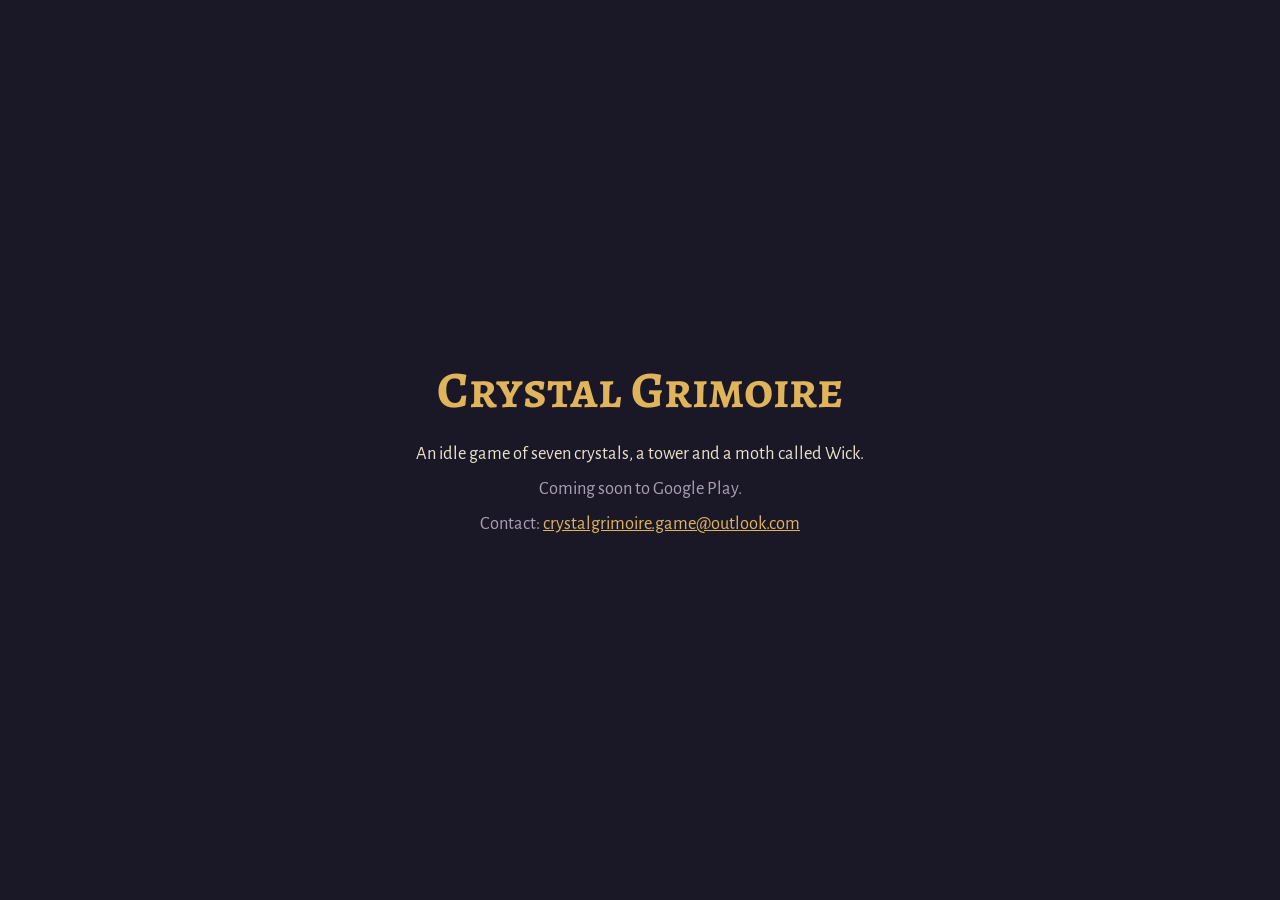
==== index.html @ ae86aed8 "A placeholder page until the launch" ====
<!doctype html>
<html lang="en-GB">
<head>
<meta charset="utf-8">
<meta name="viewport" content="width=device-width, initial-scale=1">
<title>Crystal Grimoire</title>
<meta name="description" content="Crystal Grimoire: Idle Mage, a game for Android. Coming soon.">
<link rel="preconnect" href="https://fonts.googleapis.com">
<link rel="preconnect" href="https://fonts.gstatic.com" crossorigin>
<link href="https://fonts.googleapis.com/css2?family=Alegreya+SC:wght@700&family=Alegreya+Sans:wght@500&display=swap" rel="stylesheet">
<style>
  :root { --bg: #1a1726; --ink: #ece2cc; --muted: #aaa0b6; --gilt: #e0b45a; }
  * { box-sizing: border-box; }
  body { margin: 0; min-height: 100vh; display: flex; align-items: center; justify-content: center;
         background: var(--bg); color: var(--ink); font-family: "Alegreya Sans", sans-serif; padding: 16px; }
  main { max-width: 34rem; text-align: center; }
  h1 { font-family: "Alegreya SC", serif; font-size: clamp(2rem, 8vw, 3.2rem); margin: 0 0 .3em; color: var(--gilt); }
  p { font-size: 1.15rem; line-height: 1.5; margin: .4em 0; }
  .muted { color: var(--muted); }
  a { color: var(--gilt); }
</style>
</head>
<body>
<main>
  <h1>Crystal Grimoire</h1>
  <p>An idle game of seven crystals, a tower and a moth called Wick.</p>
  <p class="muted">Coming soon to Google Play.</p>
  <p class="muted">Contact: <a href="mailto:crystalgrimoire.game@outlook.com">crystalgrimoire.game@outlook.com</a></p>
</main>
</body>
</html>
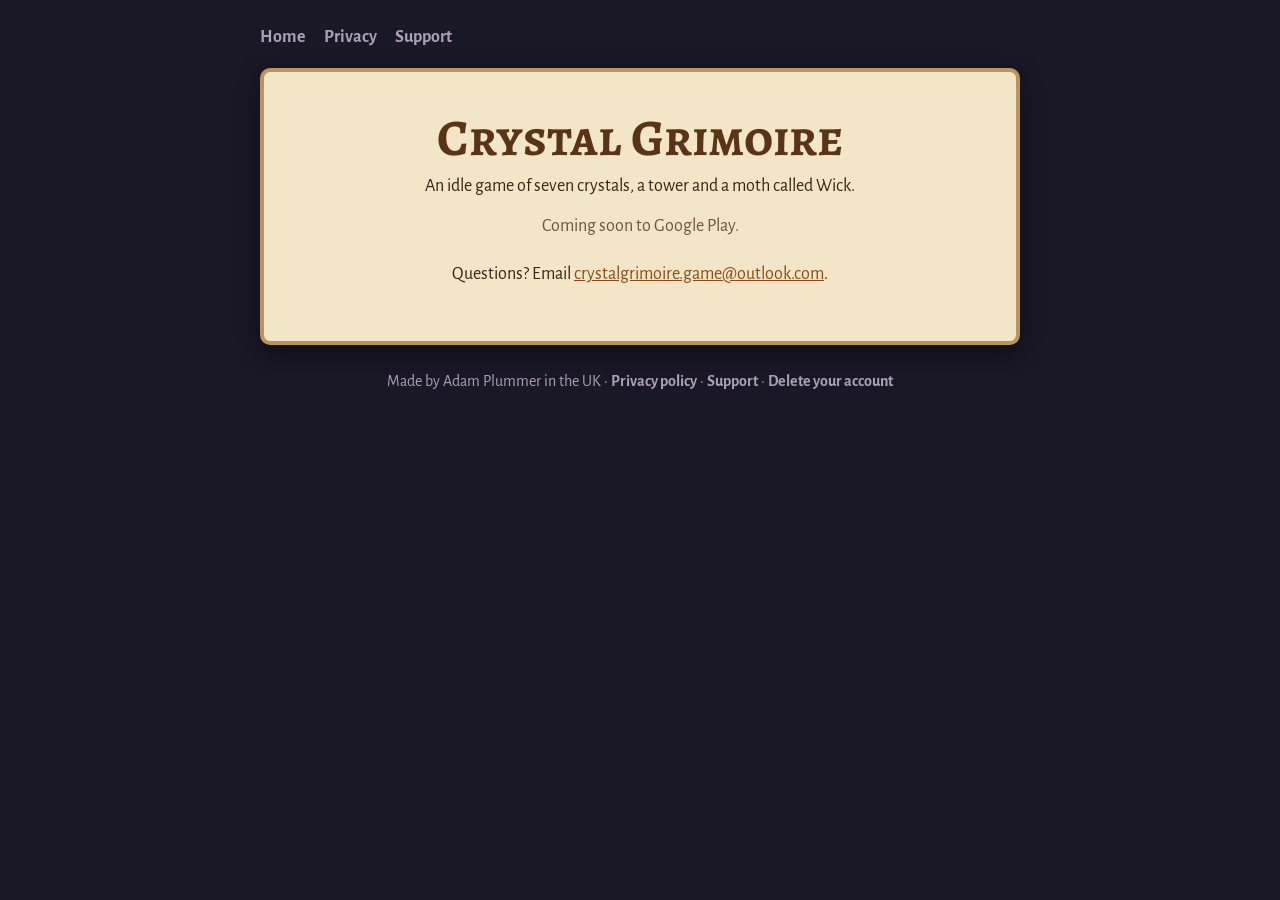
==== commit c664a2b3: "Add files via upload" ====
--- a/index.html
+++ b/index.html
@@ -1,31 +1,31 @@
 <!doctype html>
 <html lang="en-GB">
 <head>
-<meta charset="utf-8">
-<meta name="viewport" content="width=device-width, initial-scale=1">
-<title>Crystal Grimoire</title>
-<meta name="description" content="Crystal Grimoire: Idle Mage, a game for Android. Coming soon.">
-<link rel="preconnect" href="https://fonts.googleapis.com">
-<link rel="preconnect" href="https://fonts.gstatic.com" crossorigin>
-<link href="https://fonts.googleapis.com/css2?family=Alegreya+SC:wght@700&family=Alegreya+Sans:wght@500&display=swap" rel="stylesheet">
-<style>
-  :root { --bg: #1a1726; --ink: #ece2cc; --muted: #aaa0b6; --gilt: #e0b45a; }
-  * { box-sizing: border-box; }
-  body { margin: 0; min-height: 100vh; display: flex; align-items: center; justify-content: center;
-         background: var(--bg); color: var(--ink); font-family: "Alegreya Sans", sans-serif; padding: 16px; }
-  main { max-width: 34rem; text-align: center; }
-  h1 { font-family: "Alegreya SC", serif; font-size: clamp(2rem, 8vw, 3.2rem); margin: 0 0 .3em; color: var(--gilt); }
-  p { font-size: 1.15rem; line-height: 1.5; margin: .4em 0; }
-  .muted { color: var(--muted); }
-  a { color: var(--gilt); }
-</style>
+    <meta charset="utf-8">
+    <meta name="viewport" content="width=device-width, initial-scale=1">
+    <title>Crystal Grimoire</title>
+    <meta name="description" content="Crystal Grimoire: Idle Mage, a game for Android. Coming soon to Google Play.">
+    <link rel="preconnect" href="https://fonts.googleapis.com">
+    <link rel="preconnect" href="https://fonts.gstatic.com" crossorigin>
+    <link href="https://fonts.googleapis.com/css2?family=Alegreya+SC:wght@700&family=Alegreya+Sans:wght@400;700&display=swap" rel="stylesheet">
+    <link rel="stylesheet" href="style.css">
 </head>
 <body>
-<main>
-  <h1>Crystal Grimoire</h1>
-  <p>An idle game of seven crystals, a tower and a moth called Wick.</p>
-  <p class="muted">Coming soon to Google Play.</p>
-  <p class="muted">Contact: <a href="mailto:crystalgrimoire.game@outlook.com">crystalgrimoire.game@outlook.com</a></p>
-</main>
+    <nav>
+        <a href="./">Home</a>
+        <a href="privacy.html">Privacy</a>
+        <a href="support.html">Support</a>
+    </nav>
+
+    <main class="sheet home">
+        <h1>Crystal Grimoire</h1>
+        <p>An idle game of seven crystals, a tower and a moth called Wick.</p>
+        <p class="dated">Coming soon to Google Play.</p>
+        <p>Questions? Email <a href="mailto:crystalgrimoire.game@outlook.com">crystalgrimoire.game@outlook.com</a>.</p>
+    </main>
+
+    <footer>
+        Made by Adam Plummer in the UK &middot; <a href="privacy.html">Privacy policy</a> &middot; <a href="support.html">Support</a> &middot; <a href="delete-account.html">Delete your account</a>
+    </footer>
 </body>
 </html>
--- a/style.css
+++ b/style.css
@@ -0,0 +1,142 @@
+/* Crystal Grimoire - the game's website (Milestone 7, after Snakes in the Grass's).
+   Parchment and ink on the night sky, the game's own colours; Alegreya, the game's type. */
+
+:root {
+    --parchment: #f3e6c8;
+    --parchment-edge: #dcc79c;
+    --ink: #3a2414;
+    --ink-soft: #6b5640;
+    --gilt: #b8955a;
+    --link: #8a4b14;
+    --night: #1a1726;
+    --night-ink: #ece2cc;
+    --night-soft: #aaa0b6;
+}
+
+* {
+    box-sizing: border-box;
+}
+
+html {
+    background: var(--night);
+}
+
+body {
+    margin: 0;
+    padding: 24px 16px 48px;
+    font-family: "Alegreya Sans", Georgia, serif;
+    font-size: 18px;
+    line-height: 1.55;
+    color: var(--ink);
+    background: var(--night);
+}
+
+.sheet {
+    max-width: 760px;
+    margin: 0 auto;
+    padding: 36px 40px 40px;
+    background: var(--parchment);
+    border: 4px solid var(--gilt);
+    border-radius: 10px;
+    box-shadow: 0 8px 24px rgba(0, 0, 0, 0.45);
+}
+
+h1,
+h2 {
+    font-family: "Alegreya SC", Georgia, serif;
+    font-weight: 700;
+    line-height: 1.2;
+    color: #5a3417;
+}
+
+h1 {
+    margin: 0 0 4px;
+    font-size: 34px;
+}
+
+h2 {
+    margin: 32px 0 8px;
+    font-size: 23px;
+    border-bottom: 2px solid var(--parchment-edge);
+    padding-bottom: 4px;
+}
+
+h3 {
+    margin: 22px 0 4px;
+    font-size: 19px;
+}
+
+p,
+ul,
+ol {
+    margin: 0 0 12px;
+}
+
+ul,
+ol {
+    padding-left: 22px;
+}
+
+li {
+    margin-bottom: 4px;
+}
+
+a {
+    color: var(--link);
+}
+
+.dated {
+    margin: 0 0 20px;
+    color: var(--ink-soft);
+}
+
+.summary {
+    margin: 20px 0;
+    padding: 14px 18px 4px;
+    background: rgba(184, 149, 90, 0.16);
+    border-left: 4px solid var(--gilt);
+    border-radius: 4px;
+}
+
+nav {
+    max-width: 760px;
+    margin: 0 auto 16px;
+    display: flex;
+    flex-wrap: wrap;
+    gap: 18px;
+}
+
+nav a,
+footer,
+footer a {
+    color: var(--night-soft);
+    font-weight: 700;
+    text-decoration: none;
+}
+
+nav a:hover,
+footer a:hover {
+    color: var(--night-ink);
+}
+
+footer {
+    max-width: 760px;
+    margin: 24px auto 0;
+    text-align: center;
+    font-weight: 400;
+    font-size: 16px;
+}
+
+.home {
+    text-align: center;
+}
+
+.home h1 {
+    font-size: clamp(2rem, 8vw, 3.2rem);
+}
+
+@media (max-width: 560px) {
+    .sheet {
+        padding: 24px 18px 28px;
+    }
+}
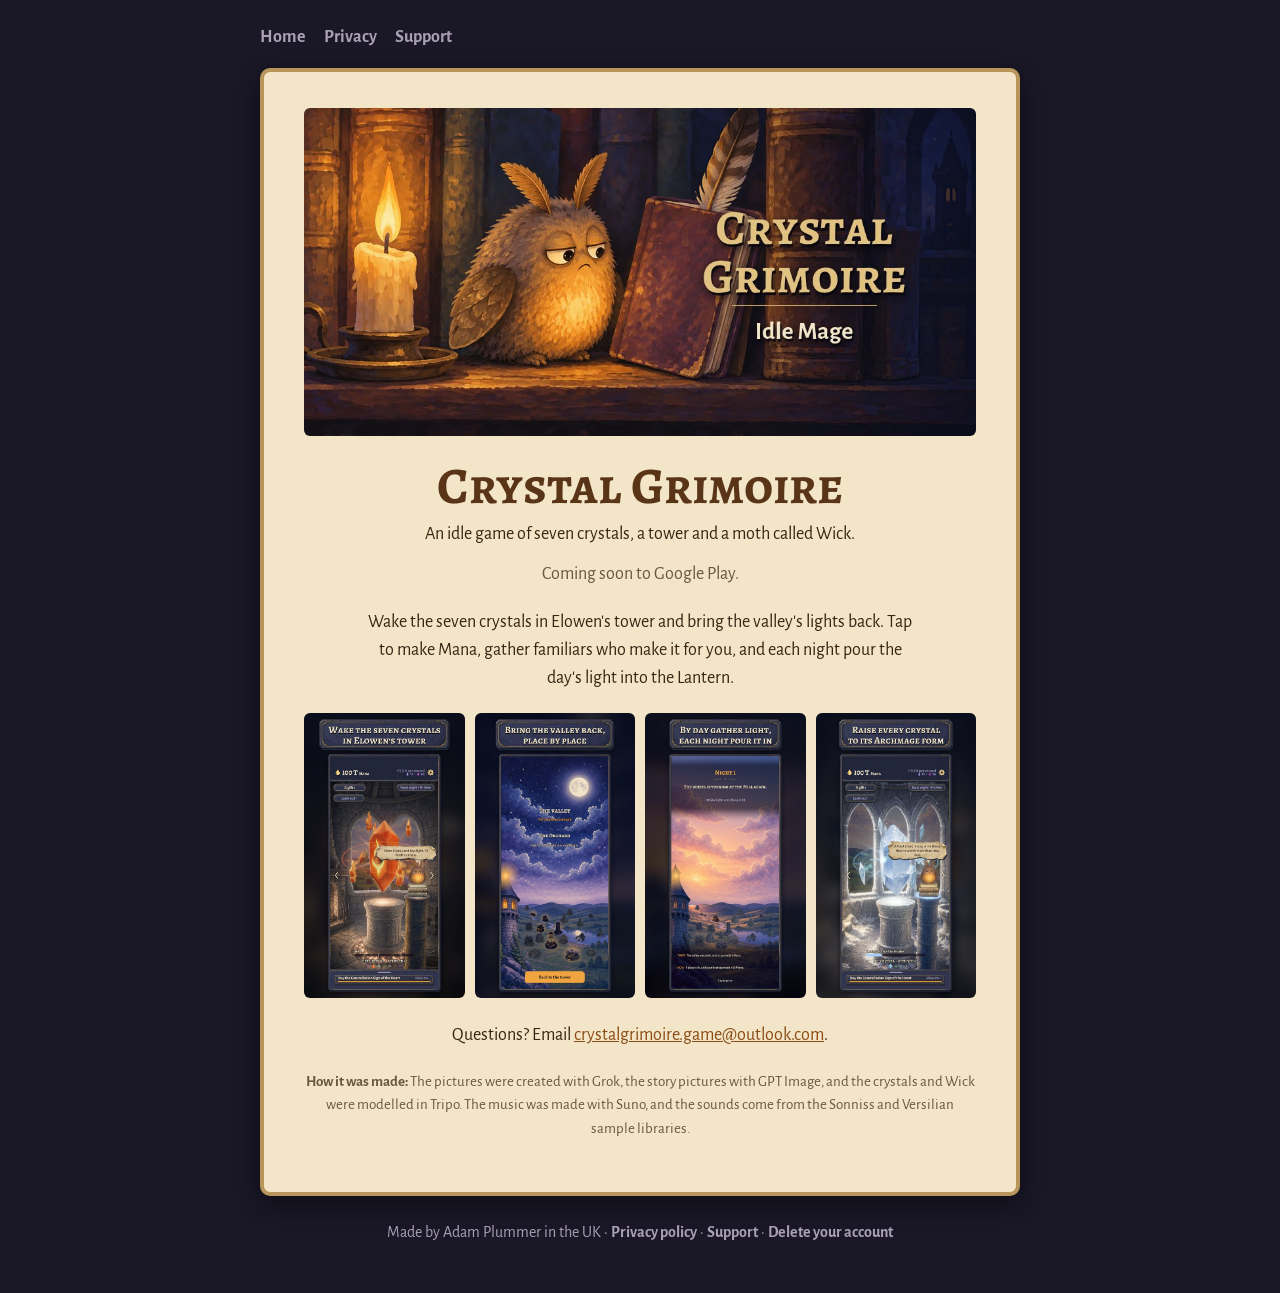
==== commit 69b2e0f7: "Add files via upload" ====
--- a/index.html
+++ b/index.html
@@ -1,31 +1,40 @@
-<!doctype html>
-<html lang="en-GB">
-<head>
-    <meta charset="utf-8">
-    <meta name="viewport" content="width=device-width, initial-scale=1">
-    <title>Crystal Grimoire</title>
-    <meta name="description" content="Crystal Grimoire: Idle Mage, a game for Android. Coming soon to Google Play.">
-    <link rel="preconnect" href="https://fonts.googleapis.com">
-    <link rel="preconnect" href="https://fonts.gstatic.com" crossorigin>
-    <link href="https://fonts.googleapis.com/css2?family=Alegreya+SC:wght@700&family=Alegreya+Sans:wght@400;700&display=swap" rel="stylesheet">
-    <link rel="stylesheet" href="style.css">
-</head>
-<body>
-    <nav>
-        <a href="./">Home</a>
-        <a href="privacy.html">Privacy</a>
-        <a href="support.html">Support</a>
-    </nav>
-
-    <main class="sheet home">
-        <h1>Crystal Grimoire</h1>
-        <p>An idle game of seven crystals, a tower and a moth called Wick.</p>
-        <p class="dated">Coming soon to Google Play.</p>
-        <p>Questions? Email <a href="mailto:crystalgrimoire.game@outlook.com">crystalgrimoire.game@outlook.com</a>.</p>
-    </main>
-
-    <footer>
-        Made by Adam Plummer in the UK &middot; <a href="privacy.html">Privacy policy</a> &middot; <a href="support.html">Support</a> &middot; <a href="delete-account.html">Delete your account</a>
-    </footer>
-</body>
-</html>
+<!doctype html>
+<html lang="en-GB">
+<head>
+    <meta charset="utf-8">
+    <meta name="viewport" content="width=device-width, initial-scale=1">
+    <title>Crystal Grimoire</title>
+    <meta name="description" content="Crystal Grimoire: Idle Mage, a game for Android. Coming soon to Google Play.">
+    <link rel="preconnect" href="https://fonts.googleapis.com">
+    <link rel="preconnect" href="https://fonts.gstatic.com" crossorigin>
+    <link href="https://fonts.googleapis.com/css2?family=Alegreya+SC:wght@700&family=Alegreya+Sans:wght@400;700&display=swap" rel="stylesheet">
+    <link rel="stylesheet" href="style.css">
+</head>
+<body>
+    <nav>
+        <a href="./">Home</a>
+        <a href="privacy.html">Privacy</a>
+        <a href="support.html">Support</a>
+    </nav>
+
+    <main class="sheet home">
+        <img class="feature" src="img/feature.jpg" width="1024" height="500" alt="Wick the lantern-moth beside a candle and a book, under the words Crystal Grimoire, Idle Mage">
+        <h1>Crystal Grimoire</h1>
+        <p>An idle game of seven crystals, a tower and a moth called Wick.</p>
+        <p class="dated">Coming soon to Google Play.</p>
+        <p class="pitch">Wake the seven crystals in Elowen's tower and bring the valley's lights back. Tap to make Mana, gather familiars who make it for you, and each night pour the day's light into the Lantern.</p>
+        <div class="shots">
+            <img src="img/shot-1.jpg" width="540" height="960" loading="lazy" alt="The Fire crystal in its Archmage form, ringed by flames, with Wick on a pile of books">
+            <img src="img/shot-3.jpg" width="540" height="960" loading="lazy" alt="The valley at night, with the orchard brought back">
+            <img src="img/shot-5.jpg" width="540" height="960" loading="lazy" alt="Dawn over the valley after the first night">
+            <img src="img/shot-6.jpg" width="540" height="960" loading="lazy" alt="The Ice crystal in its Archmage form">
+        </div>
+        <p>Questions? Email <a href="mailto:crystalgrimoire.game@outlook.com">crystalgrimoire.game@outlook.com</a>.</p>
+        <p class="made"><strong>How it was made:</strong> The pictures were created with Grok, the story pictures with GPT Image, and the crystals and Wick were modelled in Tripo. The music was made with Suno, and the sounds come from the Sonniss and Versilian sample libraries.</p>
+    </main>
+
+    <footer>
+        Made by Adam Plummer in the UK &middot; <a href="privacy.html">Privacy policy</a> &middot; <a href="support.html">Support</a> &middot; <a href="delete-account.html">Delete your account</a>
+    </footer>
+</body>
+</html>
--- a/style.css
+++ b/style.css
@@ -1,142 +1,196 @@
-/* Crystal Grimoire - the game's website (Milestone 7, after Snakes in the Grass's).
-   Parchment and ink on the night sky, the game's own colours; Alegreya, the game's type. */
-
-:root {
-    --parchment: #f3e6c8;
-    --parchment-edge: #dcc79c;
-    --ink: #3a2414;
-    --ink-soft: #6b5640;
-    --gilt: #b8955a;
-    --link: #8a4b14;
-    --night: #1a1726;
-    --night-ink: #ece2cc;
-    --night-soft: #aaa0b6;
-}
-
-* {
-    box-sizing: border-box;
-}
-
-html {
-    background: var(--night);
-}
-
-body {
-    margin: 0;
-    padding: 24px 16px 48px;
-    font-family: "Alegreya Sans", Georgia, serif;
-    font-size: 18px;
-    line-height: 1.55;
-    color: var(--ink);
-    background: var(--night);
-}
-
-.sheet {
-    max-width: 760px;
-    margin: 0 auto;
-    padding: 36px 40px 40px;
-    background: var(--parchment);
-    border: 4px solid var(--gilt);
-    border-radius: 10px;
-    box-shadow: 0 8px 24px rgba(0, 0, 0, 0.45);
-}
-
-h1,
-h2 {
-    font-family: "Alegreya SC", Georgia, serif;
-    font-weight: 700;
-    line-height: 1.2;
-    color: #5a3417;
-}
-
-h1 {
-    margin: 0 0 4px;
-    font-size: 34px;
-}
-
-h2 {
-    margin: 32px 0 8px;
-    font-size: 23px;
-    border-bottom: 2px solid var(--parchment-edge);
-    padding-bottom: 4px;
-}
-
-h3 {
-    margin: 22px 0 4px;
-    font-size: 19px;
-}
-
-p,
-ul,
-ol {
-    margin: 0 0 12px;
-}
-
-ul,
-ol {
-    padding-left: 22px;
-}
-
-li {
-    margin-bottom: 4px;
-}
-
-a {
-    color: var(--link);
-}
-
-.dated {
-    margin: 0 0 20px;
-    color: var(--ink-soft);
-}
-
-.summary {
-    margin: 20px 0;
-    padding: 14px 18px 4px;
-    background: rgba(184, 149, 90, 0.16);
-    border-left: 4px solid var(--gilt);
-    border-radius: 4px;
-}
-
-nav {
-    max-width: 760px;
-    margin: 0 auto 16px;
-    display: flex;
-    flex-wrap: wrap;
-    gap: 18px;
-}
-
-nav a,
-footer,
-footer a {
-    color: var(--night-soft);
-    font-weight: 700;
-    text-decoration: none;
-}
-
-nav a:hover,
-footer a:hover {
-    color: var(--night-ink);
-}
-
-footer {
-    max-width: 760px;
-    margin: 24px auto 0;
-    text-align: center;
-    font-weight: 400;
-    font-size: 16px;
-}
-
-.home {
-    text-align: center;
-}
-
-.home h1 {
-    font-size: clamp(2rem, 8vw, 3.2rem);
-}
-
-@media (max-width: 560px) {
-    .sheet {
-        padding: 24px 18px 28px;
-    }
-}
+/* Crystal Grimoire - the game's website (Milestone 7, after Snakes in the Grass's).
+   Parchment and ink on the night sky, the game's own colours; Alegreya, the game's type. */
+
+:root {
+    --parchment: #f3e6c8;
+    --parchment-edge: #dcc79c;
+    --ink: #3a2414;
+    --ink-soft: #6b5640;
+    --gilt: #b8955a;
+    --link: #8a4b14;
+    --night: #1a1726;
+    --night-ink: #ece2cc;
+    --night-soft: #aaa0b6;
+}
+
+* {
+    box-sizing: border-box;
+}
+
+html {
+    background: var(--night);
+}
+
+body {
+    margin: 0;
+    padding: 24px 16px 48px;
+    font-family: "Alegreya Sans", Georgia, serif;
+    font-size: 18px;
+    line-height: 1.55;
+    color: var(--ink);
+    background: var(--night);
+}
+
+.sheet {
+    max-width: 760px;
+    margin: 0 auto;
+    padding: 36px 40px 40px;
+    background: var(--parchment);
+    border: 4px solid var(--gilt);
+    border-radius: 10px;
+    box-shadow: 0 8px 24px rgba(0, 0, 0, 0.45);
+}
+
+h1,
+h2 {
+    font-family: "Alegreya SC", Georgia, serif;
+    font-weight: 700;
+    line-height: 1.2;
+    color: #5a3417;
+}
+
+h1 {
+    margin: 0 0 4px;
+    font-size: 34px;
+}
+
+h2 {
+    margin: 32px 0 8px;
+    font-size: 23px;
+    border-bottom: 2px solid var(--parchment-edge);
+    padding-bottom: 4px;
+}
+
+h3 {
+    margin: 22px 0 4px;
+    font-size: 19px;
+}
+
+p,
+ul,
+ol {
+    margin: 0 0 12px;
+}
+
+ul,
+ol {
+    padding-left: 22px;
+}
+
+li {
+    margin-bottom: 4px;
+}
+
+a {
+    color: var(--link);
+}
+
+.dated {
+    margin: 0 0 20px;
+    color: var(--ink-soft);
+}
+
+/* The testers' page's links to the group, the opt-in and the form (from Snakes' site). */
+.button {
+    display: inline-block;
+    margin-top: 6px;
+    padding: 8px 18px;
+    background: var(--night);
+    color: var(--night-ink);
+    font-weight: 700;
+    text-decoration: none;
+    border-radius: 6px;
+    border: 2px solid var(--gilt);
+}
+
+.button:hover {
+    background: var(--ink);
+}
+
+.summary {
+    margin: 20px 0;
+    padding: 14px 18px 4px;
+    background: rgba(184, 149, 90, 0.16);
+    border-left: 4px solid var(--gilt);
+    border-radius: 4px;
+}
+
+nav {
+    max-width: 760px;
+    margin: 0 auto 16px;
+    display: flex;
+    flex-wrap: wrap;
+    gap: 18px;
+}
+
+nav a,
+footer,
+footer a {
+    color: var(--night-soft);
+    font-weight: 700;
+    text-decoration: none;
+}
+
+nav a:hover,
+footer a:hover {
+    color: var(--night-ink);
+}
+
+footer {
+    max-width: 760px;
+    margin: 24px auto 0;
+    text-align: center;
+    font-weight: 400;
+    font-size: 16px;
+}
+
+.home {
+    text-align: center;
+}
+
+.home h1 {
+    font-size: clamp(2rem, 8vw, 3.2rem);
+}
+
+/* The home page's pictures: the feature graphic, then four store screenshots (tools/art/make_store.py). */
+.home .feature {
+    display: block;
+    width: 100%;
+    height: auto;
+    margin: 0 0 20px;
+    border-radius: 6px;
+}
+
+.home .pitch {
+    max-width: 560px;
+    margin: 0 auto 20px;
+}
+
+.shots {
+    display: grid;
+    grid-template-columns: repeat(4, 1fr);
+    gap: 10px;
+    margin: 0 0 24px;
+}
+
+.shots img {
+    width: 100%;
+    height: auto;
+    border-radius: 6px;
+}
+
+.home .made {
+    margin-top: 20px;
+    font-size: 15px;
+    color: var(--ink-soft);
+}
+
+@media (max-width: 560px) {
+    .shots {
+        grid-template-columns: repeat(2, 1fr);
+    }
+
+    .sheet {
+        padding: 24px 18px 28px;
+    }
+}
